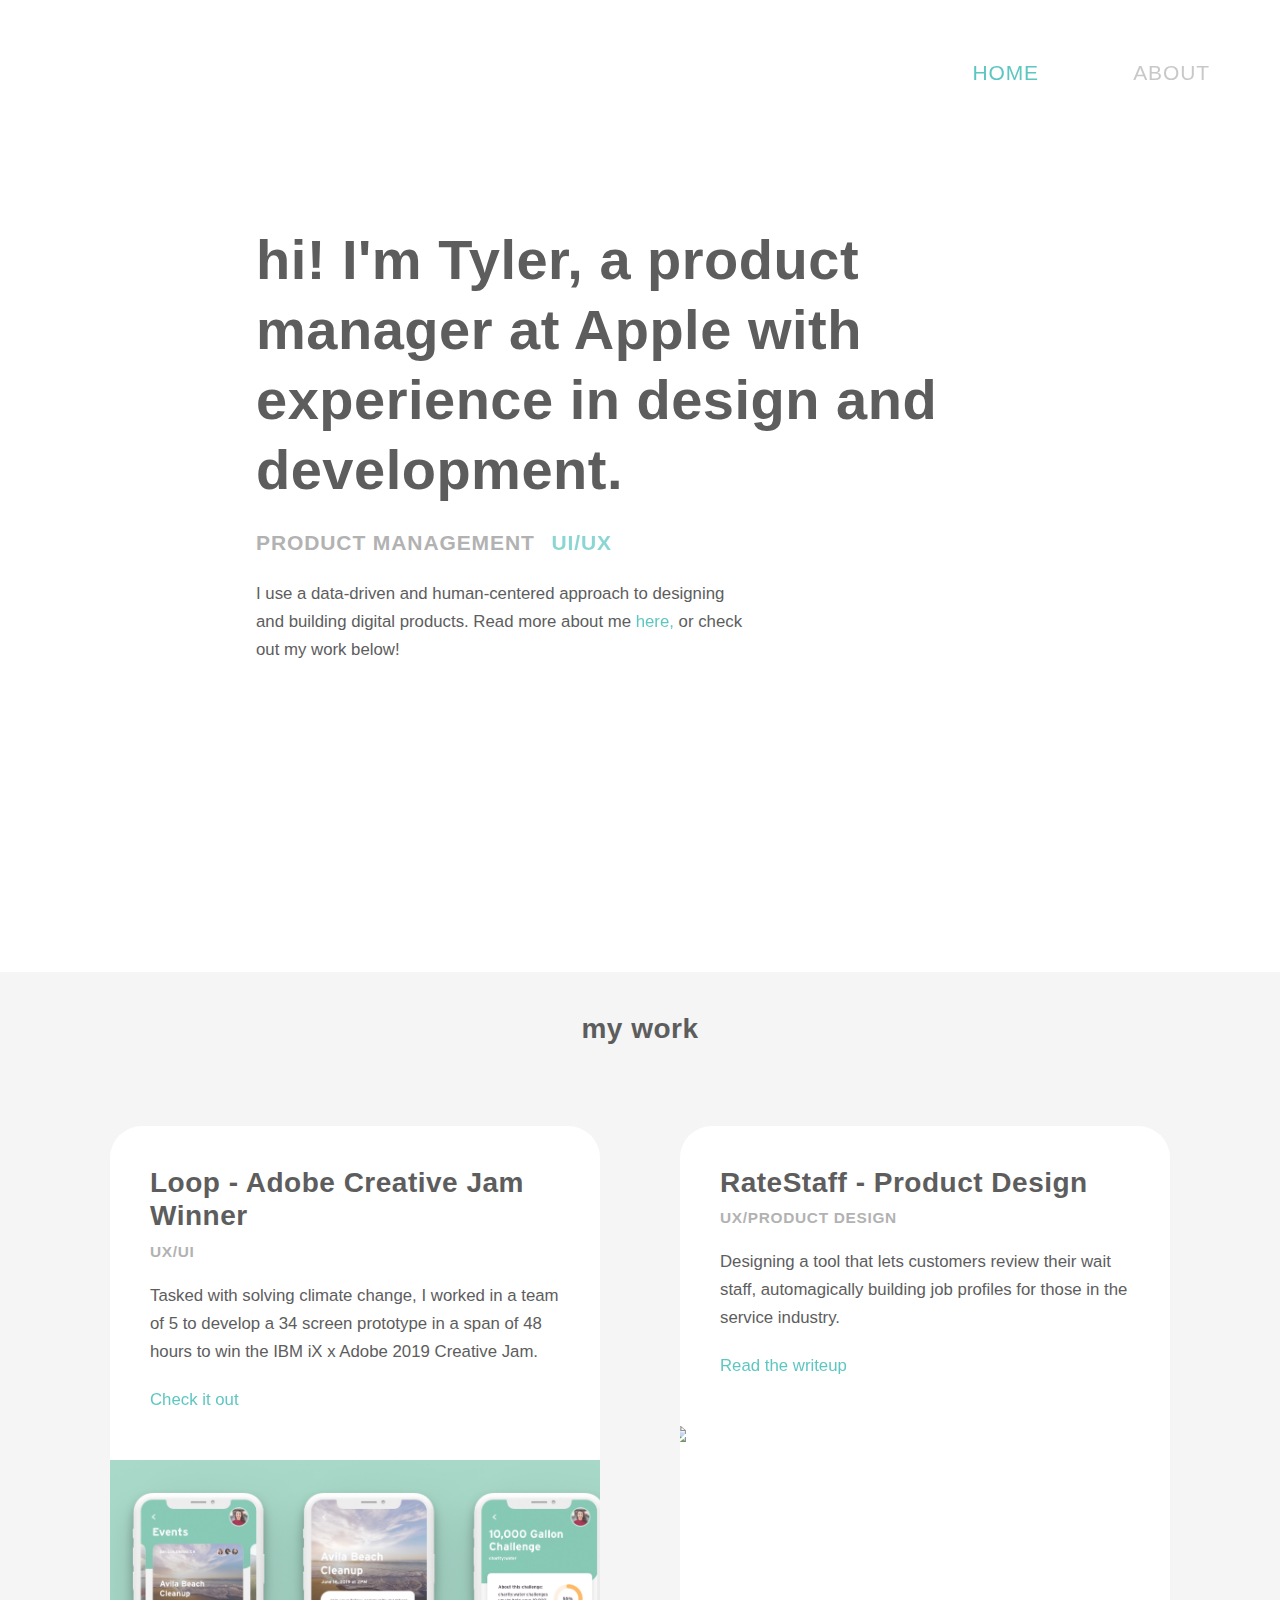
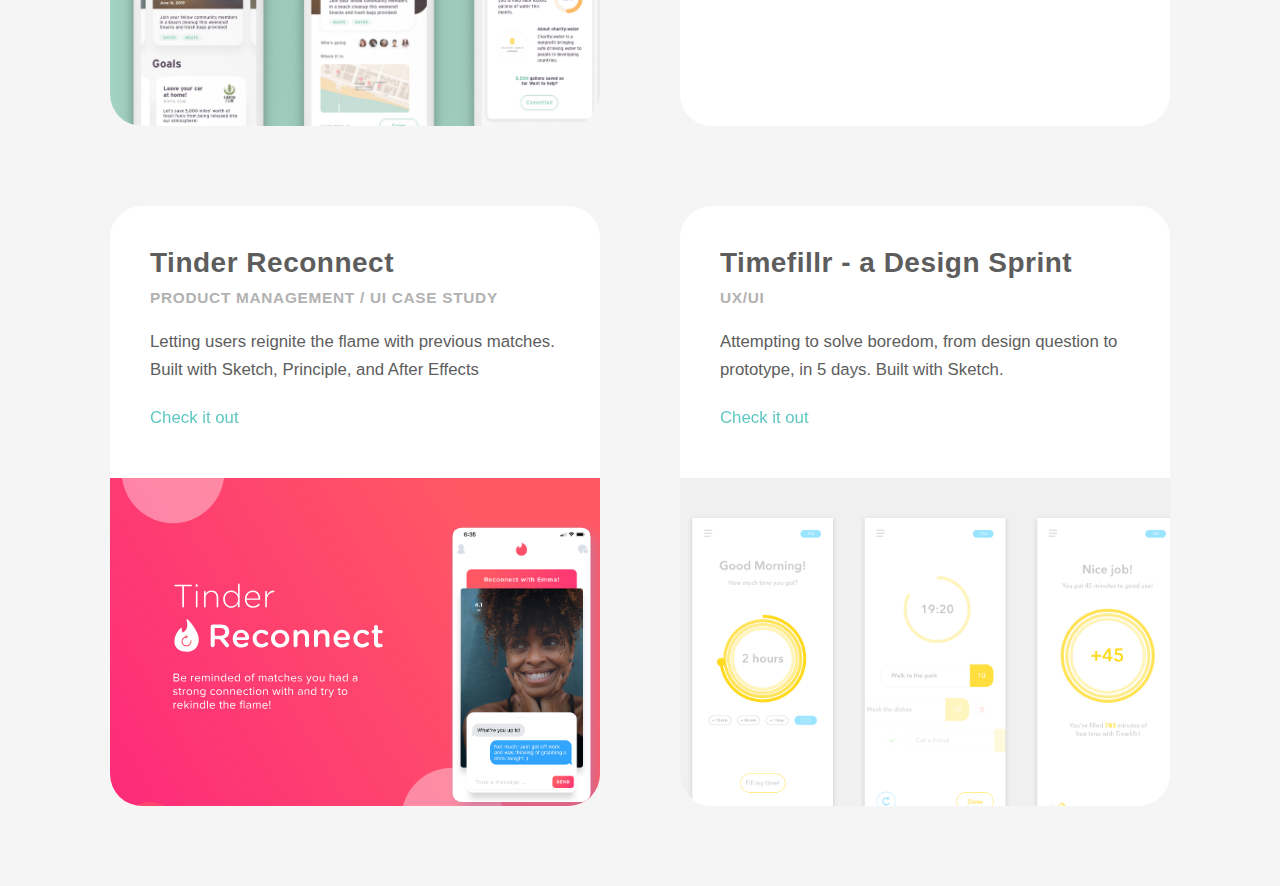
==== index.html @ c212d0a0 "updated main headline" ====
<!DOCTYPE html>
<html lang="en">
<head>
    <meta charset="UTF-8">
    <meta name="viewport" content="width=device-width, initial-scale=1.0">
    <meta http-equiv="X-UA-Compatible" content="ie=edge">
    <link rel="stylesheet" href="src/css/reset.css">
    <link rel="stylesheet" href="https://use.typekit.net/uud7ajz.css">
    <link rel="stylesheet" href="src/css/text.css">
    <link rel="stylesheet" href="src/css/style.css">
    <link rel="stylesheet" href="src/css/colors.css">
    <script src="https://kit.fontawesome.com/06f16d0458.js"></script>
    <title>Tyler Rathod</title>
</head>
<body>

    <div class="sticky-scroll layer-under">
        <div class="container">
            <nav class="nav">
                <h3 class="light-grey-text"></h3>
                <h3><a class="green" href="index.html">Home</a></h3>
                <h3><a class="light-grey-text" href="about.html">About</a></h3>
            </nav>
        </div>
        
        <div class="container hero">
            <div class="col-1 header">
                <div class="big-spacer"></div>
                <h1 class="dark-grey">hi! I'm Tyler, a product manager at Apple with experience in design and development.</h1>
                <div class="spacer"></div>
                <h3 class="light-grey-text">product management <span>ui/ux</span></h3>
                <div class="spacer"></div>
                <p class="dark-grey">I use a data-driven and human-centered approach to designing and building digital products. Read more about me <a href="about-me.html" class="green">here,</a> or check out my work below!</p>
                <div class="spacer"></div>
                <div class="spacer"></div>
                <a href="#work" class="light-grey-text large-icon"><i class="fas fa-long-arrow-alt-down"></i></a>
            </div>
        </div>
        <!-- <div class="full-width curve"> -->
        <div class="big-spacer"></div>
        <div class="big-spacer"></div>
        <div class="big-spacer"></div>
    </div>
    <div class="full-width light-grey-bg fade-in layer-over" id="work">
        <div class="spacer"></div>
        <div class="spacer"></div>
        <h2 class="fancy dark-grey center">my work</h2>
        <div class="spacer"></div>
        <div class="spacer"></div>
        <div class="container">
	<div class="col-2 col-2-left light-grey-bg">
		<div class="card">
		    <h2 class="dark-grey">Loop - Adobe Creative Jam Winner</h2>
		    <h4 class="light-grey-text">ux/ui</h4>
		    <div class="spacer"></div>
		    <p class="dark-grey">Tasked with solving climate change, I worked in a team of 5 to develop a 34 screen prototype in a span of 48 hours to win the IBM iX x Adobe 2019 Creative Jam.</p>
		    <div class="spacer"></div>
		    <p><a href="https://medium.com/@trathod99/loop-adobe-x-ibm-ix-creative-jam-winner-7209d9eaf3fe" class="green">Check it out <i class="fas fa-long-arrow-alt-right"></i></a></p>
		    <div class="spacer"></div>
		    <div class="spacer"></div>
		    <div class="card-img" id="tinder-card-img"><img src="src/img/community.jpg"></div>
		</div>
            </div>
	<div class="col-2 col-2-right light-grey-bg">
                <div class="card">
                    <h2 class="dark-grey">RateStaff - Product Design</h2>
                    <h4 class="light-grey-text">ux/product design</h4>
                    <div class="spacer"></div>
                    <p class="dark-grey">Designing a tool that lets customers review their wait staff, automagically building job profiles for those in the service industry.</p>
                    <div class="spacer"></div>
                    <p><a href="http://staff.tylerrathod.com" class="green">Read the writeup <i class="fas fa-long-arrow-alt-right"></i></a></p>
                    <div class="spacer"></div>
                    <div class="spacer"></div>
                    <div class="card-img" ><img src="https://miro.medium.com/max/4144/1*-yO7efXmYxytF8ZpIMQDEQ.png"></div>
                </div>
            </div>
            <div class="col-2 col-2-left light-grey-bg">
                <div class="card">
                    <h2 class="dark-grey">Tinder Reconnect</h2>
                    <h4 class="light-grey-text">product management / ui case study</h4>
                    <div class="spacer"></div>
                    <p class="dark-grey">Letting users reignite the flame with previous matches. Built with Sketch, Principle, and After Effects</p>
                    <div class="spacer"></div>
                    <p><a href="https://medium.com/@trathod99/tinder-reconnect-a-product-management-and-ux-ui-design-case-study-9f5c7dbc9b6e" class="green">Check it out <i class="fas fa-long-arrow-alt-right"></i></a></p>
                    <div class="spacer"></div>
                    <div class="spacer"></div>
                    <div class="card-img" id="tinder-card-img"><img src="src/img/tinder_banner.svg"></div>
                </div>
            </div>
            <div class="col-2 col-2-right light-grey-bg">
                <div class="card">
                    <h2 class="dark-grey">Timefillr - a Design Sprint</h2>
                    <h4 class="light-grey-text">ux/ui</h4>
                    <div class="spacer"></div>
                    <p class="dark-grey">Attempting to solve boredom, from design question to prototype, in 5 days. Built with Sketch.</p>
                    <div class="spacer"></div>
                    <p><a href="https://medium.com/@trathod99/timefillr-my-first-design-sprint-ac9d12127552" class="green">Check it out <i class="fas fa-long-arrow-alt-right"></i></a></p>
                    <div class="spacer"></div>
                    <div class="spacer"></div>
                    <div class="card-img" id="tinder-card-img"><img src="src/img/timefillr_banner.svg"></div>
                </div>
	    </div>
            <!-- <div class="col-2 col-2-left light-grey-bg">
                <div class="card">
                    <h2 class="dark-grey">Cal Poly Menus</h2>
                    <h4 class="light-grey-text">product management / web dev</h4>
                    <div class="spacer"></div>
                    <p class="dark-grey">Cal Poly Dining's site was built on an entirely modern stack - well, almost entirely.</p>
                    <div class="spacer"></div>
                    <p class="dark-grey">Our menu/nutrition management system was built using ASP and ran on in-house servers, unlike the rest of the site which was pure HTML/CSS/JS and ran on AWS.</p>
                    <div class="spacer"></div>
                    <p class="dark-grey">Tasked with modernizing our menu/nutrition management system while keeping costs low, I used Javascript and Datatables to build a frontend for viewing menu items and nutrition information from all on-campus restaurants.</p>
                    <div class="spacer"></div>
                    <p class="dark-grey">The backend relied on Airtable, allowing our chefs to now manage and edit their own nutrition information without having to contact a developer.</p>
                    <div class="spacer"></div>
                    <p><a href="" class="green">Read the writeup <i class="fas fa-long-arrow-alt-right"></i></a></p>
                    <div class="spacer"></div>
                    <div class="spacer"></div>
                    <div class="card-img"></div>
                </div>
            </div> -->
            
        </div>
        <div class="spacer"></div>
        <div class="spacer"></div>
    </div>

<script src="//cdnjs.cloudflare.com/ajax/libs/ScrollMagic/2.0.7/ScrollMagic.min.js"></script>
<script src="//cdnjs.cloudflare.com/ajax/libs/ScrollMagic/2.0.7/plugins/debug.addIndicators.min.js"></script>
<script>
    var controller = new ScrollMagic.Controller();
    new ScrollMagic.Scene({
        duration: 680,
        offset: 0
	})
	.setPin(".sticky-scroll", {pushFollowers: false})
	.addTo(controller);
</script>
</body>
</html>
---- src/css/text.css ----
.center {
    width: 100%;
    text-align: center;
    margin: 0 auto;
}

h1 {
    font-family: futura-pt, Arial, Helvetica, sans-serif;
    font-weight: 700;
    letter-spacing: 0.5px;
    line-height: 5rem;
    font-size: 4rem;
}

h2 {
    font-family: futura-pt, Arial, Helvetica, sans-serif;
    font-weight: 700;
    letter-spacing: 0.5px;
    line-height: 2.4rem;
    font-size: 2rem;
}

h3 {
    font-family: futura-pt, Arial, Helvetica, sans-serif;
    font-weight: 700;
    letter-spacing: 0.9px;
    font-size: 1.5em;
    line-height: 2.5rem;
    text-transform: uppercase;
}

h4 {
    font-family: proxima-nova, Arial, Helvetica, sans-serif;
    font-size: 1.1rem;
    letter-spacing: 0.7px;
    margin-top: 8px;
    line-height: 1.5rem;
    text-transform: uppercase;
    font-weight: 700;
}

h5 {
    font-family: proxima-nova, Arial, Helvetica, sans-serif;
    font-size: 1.15rem;
    letter-spacing: 0.7px;
    line-height: 1.6rem;
    font-weight: 700;
}

p {
    font-family: proxima-nova, Arial, Helvetica, sans-serif;
    font-size: 1.2rem;
    line-height: 2rem;
}

    p.fancy {
        font-family: jubilat;
        font-weight: 400;
        font-size: 1.4rem;
        line-height: 2.2rem;
    }

a {
    text-decoration: none;
    font-weight: 500; 
    opacity: 0.7;
    transition-duration: 0.4s;
}

    a.active {
        opacity: 1;
    }

    a.large-icon {
        font-size: 2rem;
    }

    a:hover {
        opacity: 1;
    }

    a > i {
        position: relative;
        top: 1px;
        left: 2px;
        transition-duration: 0.3s;
        margin-right: 6px;
    }

        p > a:hover i {
            margin-left: 6px;
        }

        a.large-icon:hover i {
            top: 8px;
        }
---- src/css/style.css ----
*, *:before, *:after {
    box-sizing: border-box;
}

html {
    font-size: 16px;
}

.container {
    margin: 0 auto;
    height: auto;
    display: flex;
    flex-flow: row wrap;
}

    .section-title {
        width:100%;
        flex-basis: 100%;
    }

    /* .hero {
        height: 100vh;
    } */

.full-width {
    width:100vw;
    height: auto;
}

.spacer {
    height: 20px;
    width: 100%;
}

    .big-spacer {
        width: 100%;
        height: 80px;
    }

/* Set to 100% width for mobile-first support */
.col-1 {
    width: 100%;
}

/* Set to 100% width for mobile-first support */
.col-2 {
    width: 100%;
}

/* Set to 100% width for mobile-first support */
.col-3 {
    width: 100%;
}

.card {
    background-color: #fff;
    /* box-shadow: 0px 0px 20px #bbb; */
    height: 600px;
    margin: 30px 0px;
    padding: 40px 40px 0px 40px;
    overflow: hidden;
    border-radius: 32px;
}

    .card-img {
        width: 120%;
        margin-left: -50px;
        height: auto;
    }

        .card-img img {
            width: 100%;
        }

/* ONE-OFFS */

nav {
    width: 100%;
    display: flex;
    flex-direction: row;
    margin: 55px 0px;
}

    nav h3:nth-of-type(1) {
        flex-basis: 70%;
    }

    nav h3:nth-of-type(n+2) {
        flex-basis: 15%;
        text-align: right;
    }

.header {
    max-width: 768px;
    margin: 0 auto;
}

    .header span {
        margin: 0 10px;
        color: #1AAFA8;
        opacity: 0.5;
    }

    .header p {
        max-width: 500px;
    }

.layer-over {
    position: relative;
    z-index: 10;
    /* border-top-left-radius: 80px;
    border-top-right-radius: 80px; */
}

footer {
    margin-top: 100px;
    margin-bottom: 40px;
    width: 100%;
}
        
    footer p {
        text-align: center;
    }

    footer span {
        text-decoration: underline;
    }

@media (min-width: 320px) and (max-width: 575px) {

    html {
        font-size: 10px;
    }

    h2 {
        font-size: 2.4rem;
    }

        h2.fancy {
            font-size: 2.6rem;
        }

    h3 {
        font-size: 1.6rem;
        line-height: 2.2rem;
    }

    h4 {
        font-size: 1.3rem;
        margin-top: 10px;
    }

    p {
        font-size: 1.45rem;
        line-height: 2.2rem;
    }

    .container {
        width: 310px;
    }
/* 
    .full-width {
        border-top-left-radius: 40px;
        border-top-right-radius: 40px;
    } */

        .big-spacer {
            height: 40px;
        }

    nav {
        margin: 40px 0;
    }

        nav h3:nth-of-type(3) {
            flex-basis: 30%;
        }

    .header h3 {
        max-width: 240px;
    }

    .curve {
        margin-top: 30px;
    }

    .card {
        padding: 28px 22px 10px 22px;
        height: auto;
    }

        .card-img img {
            width: 110%;
            margin-bottom: -10px;
        }

}

@media (min-width: 576px) { 

    html {
        font-size: 14px;
    }

    .container {
        width: 540px;
    }

        .narrow {
            max-width: 540px;
        }

    .header h3 {
        max-width: 100%;
    }

    .card {
        padding: 18px 18px -20px 18px;
    }

        .card-img img {
            width: 110%;
            position: relative;
            top: 6px;
        }

        .card a {
            margin-bottom: 10px;
        }

}

/* SETS UP COLUMNS */
@media (min-width: 768px) { 

    .container { 
        width: 720px;
    }

    /* By default, columns are 100% width. This makes them display side-by-side on tablet displays and larger */
    .col-2 {
        flex:50%;
    }

        /* .col-2-left {
            padding-right: 10px;
        }

        .col-2-right {
            padding-left: 10px;
        } */

    .col-3 {
        flex:33.3%;
    }

    .card {
        margin: 40px;
    }

}

@media (min-width: 768px) and (orientation: portrait) {


    .card img {
        width: 120%;
    }

}

/* THESE JUST ADJUST CONTAINER WIDTH */ 
@media (min-width: 992px) { 

    .container { 
        width: 960px;
    }

    }

@media (min-width: 1200px) { 
    
    .container { 
        width: 1140px;
    }

}
---- src/css/colors.css ----
.active {
    opacity: 0.5;
}

.dark-grey {
    color: #5D5D5D;
}

.light-grey-text {
    color: #B2B2B2;
}

    .light-grey-bg {
        background-color: #F5F5F5;
    }

.green {
    color: #1AAFA8;
}

.tinder-red-bg {
    background-color: #FF5864;
}

.white {
    color: #fff;
}

    .white-bg {
        background-color: #fff;
    }
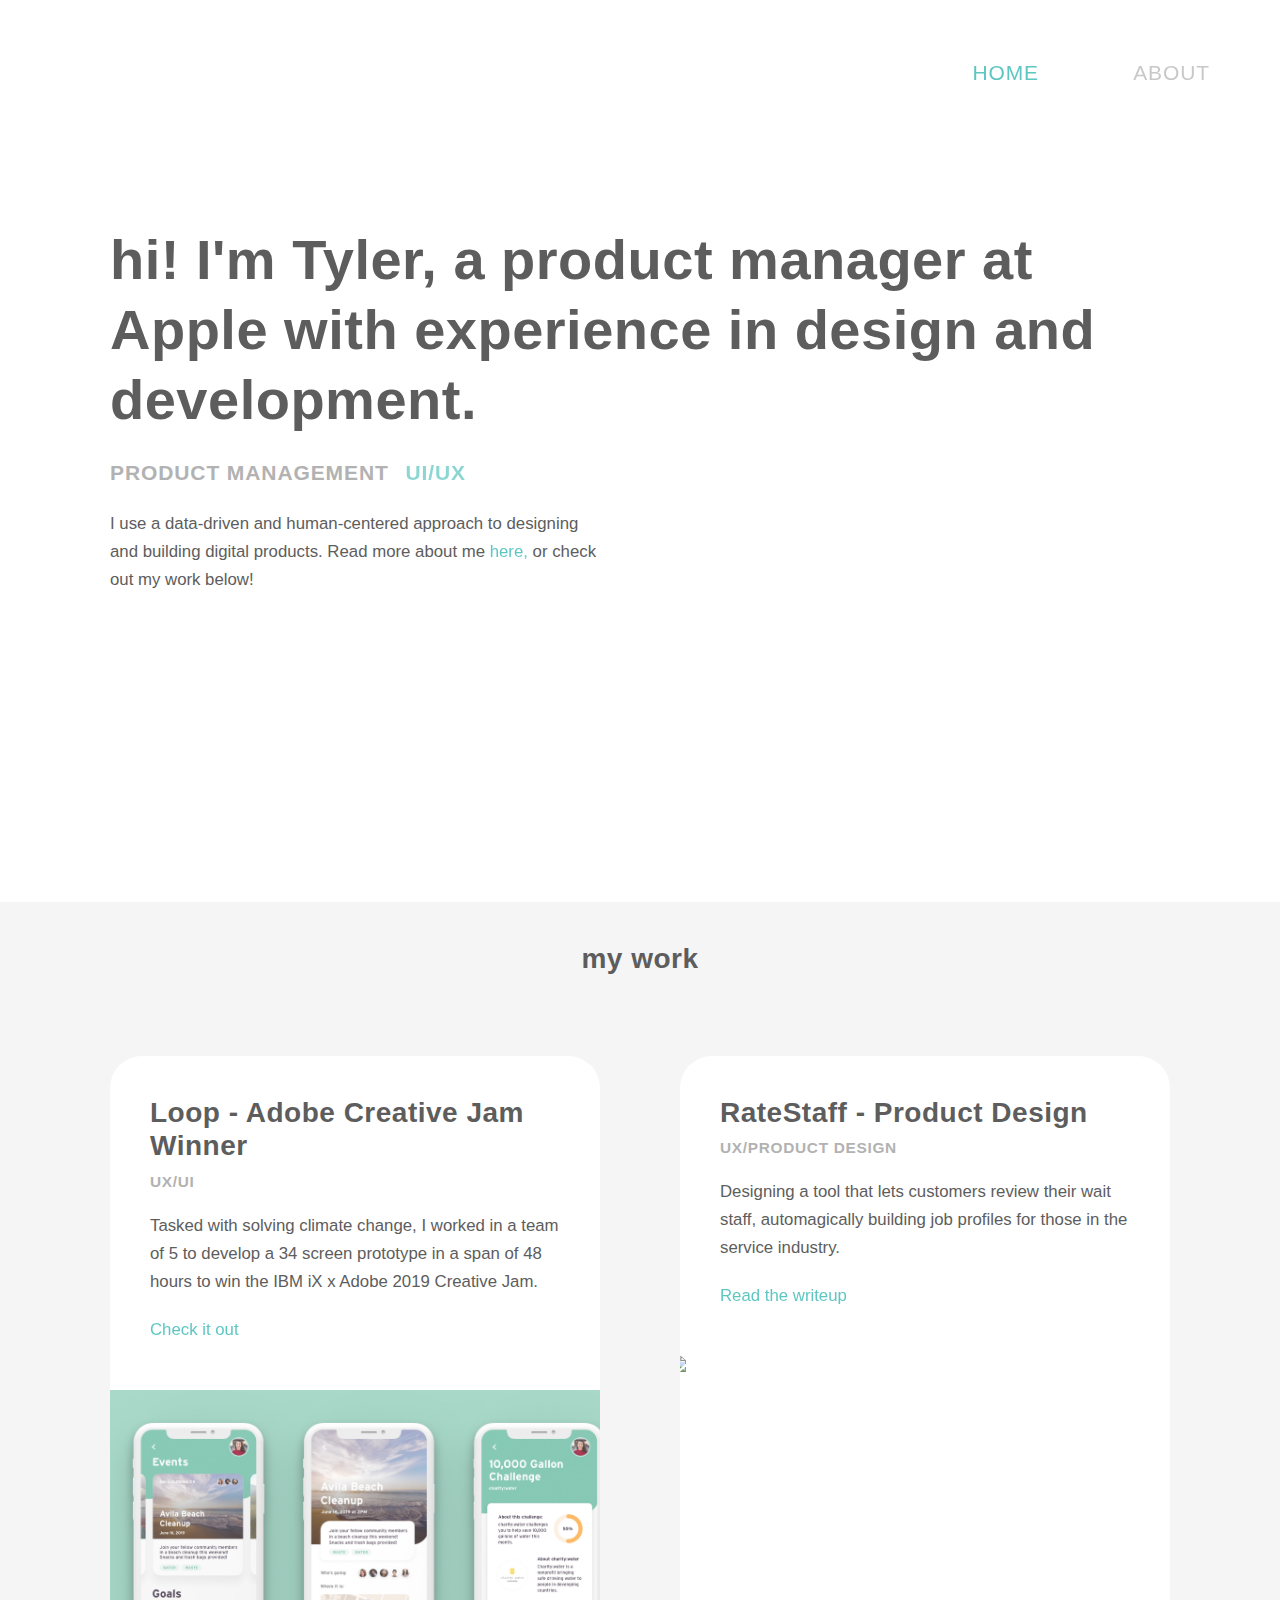
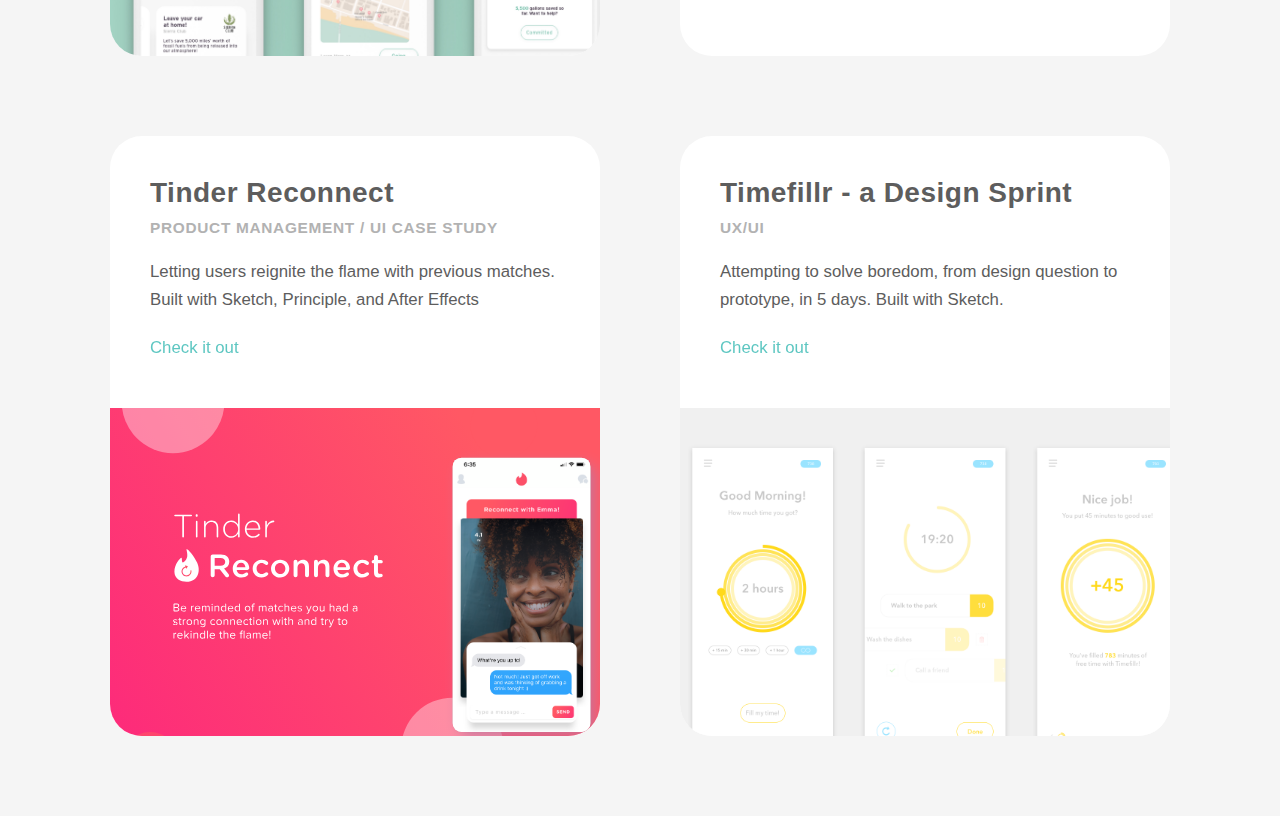
==== commit e705b4a1: "Update index.html" ====
--- a/index.html
+++ b/index.html
@@ -30,7 +30,7 @@
                 <div class="spacer"></div>
                 <h3 class="light-grey-text">product management <span>ui/ux</span></h3>
                 <div class="spacer"></div>
-                <p class="dark-grey">I use a data-driven and human-centered approach to designing and building digital products. Read more about me <a href="about-me.html" class="green">here,</a> or check out my work below!</p>
+                <p class="dark-grey">I use a data-driven and human-centered approach to designing and building digital products. Read more about me <a href="about.html" class="green">here,</a> or check out my work below!</p>
                 <div class="spacer"></div>
                 <div class="spacer"></div>
                 <a href="#work" class="light-grey-text large-icon"><i class="fas fa-long-arrow-alt-down"></i></a>
--- a/src/css/style.css
+++ b/src/css/style.css
@@ -91,7 +91,7 @@
     }
 
 .header {
-    max-width: 768px;
+    max-width: 1060px;
     margin: 0 auto;
 }
 
@@ -284,4 +284,4 @@
         width: 1140px;
     }
 
-}+}
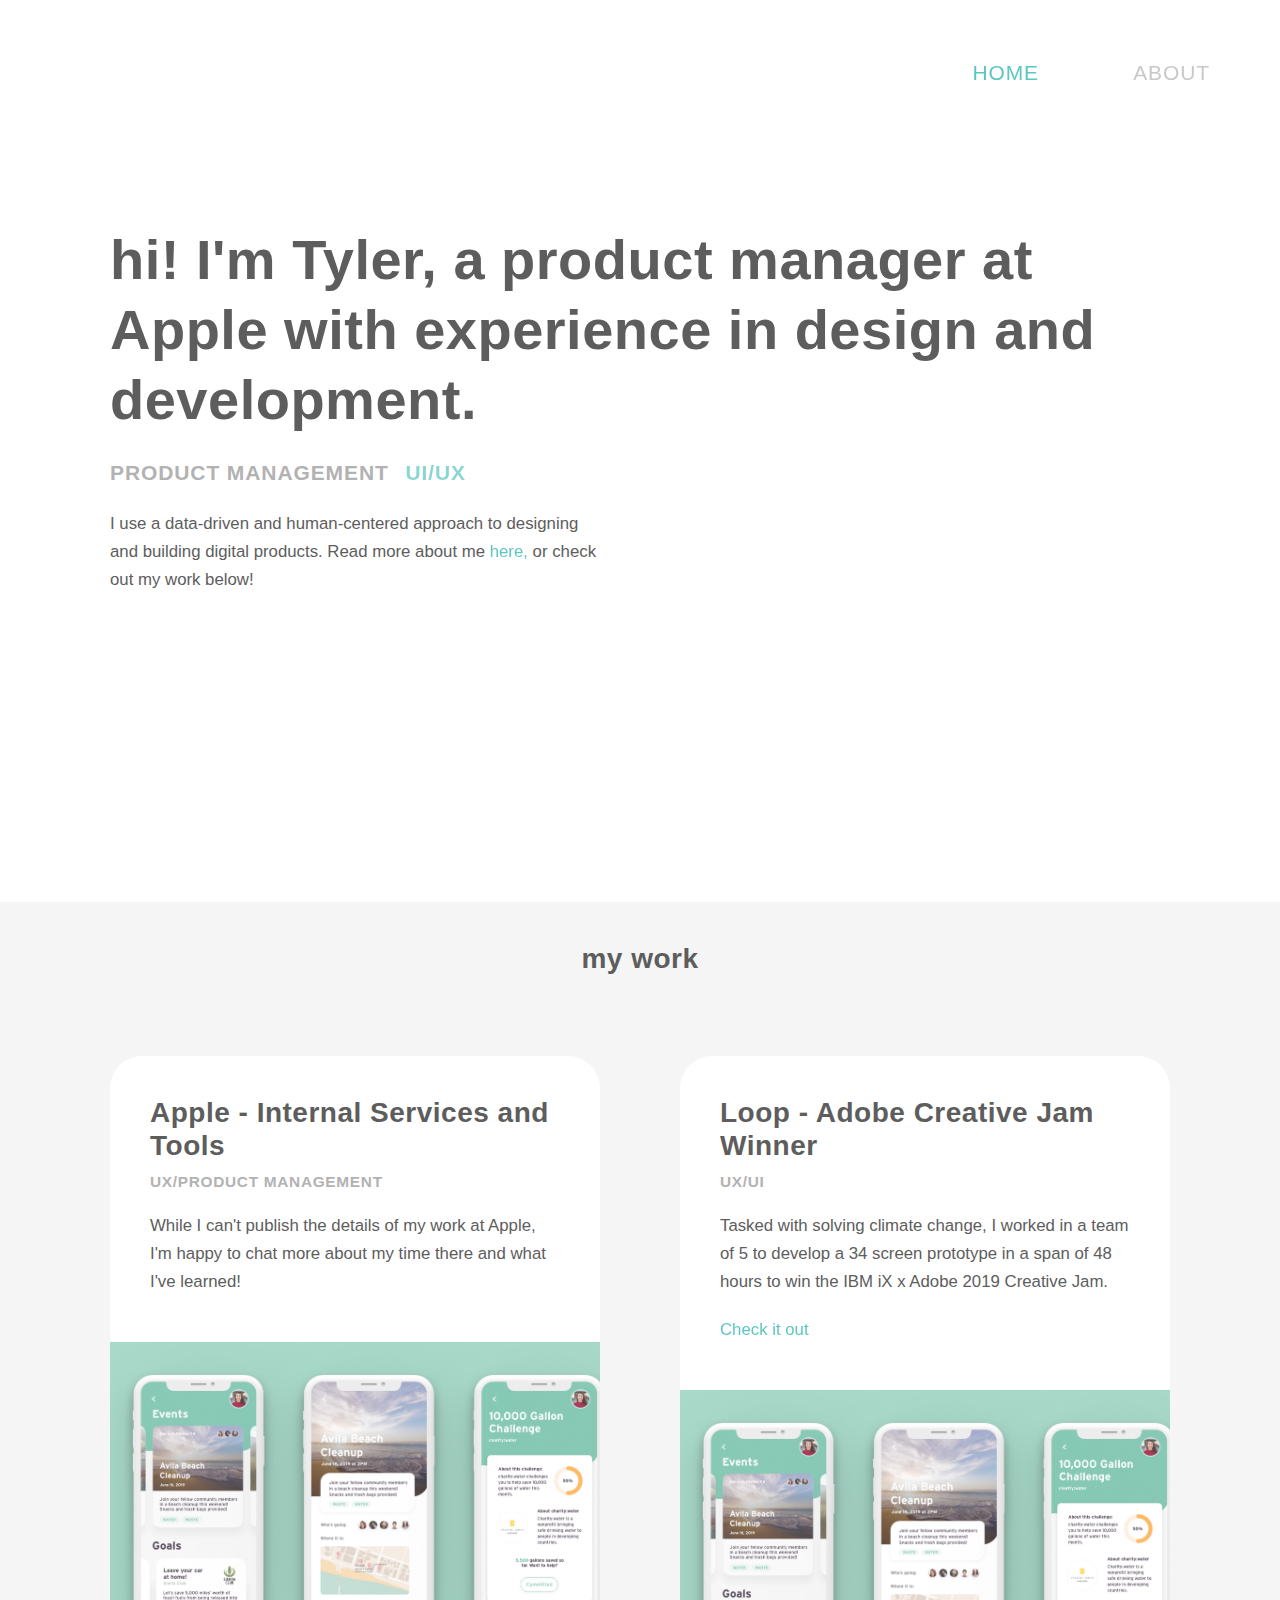
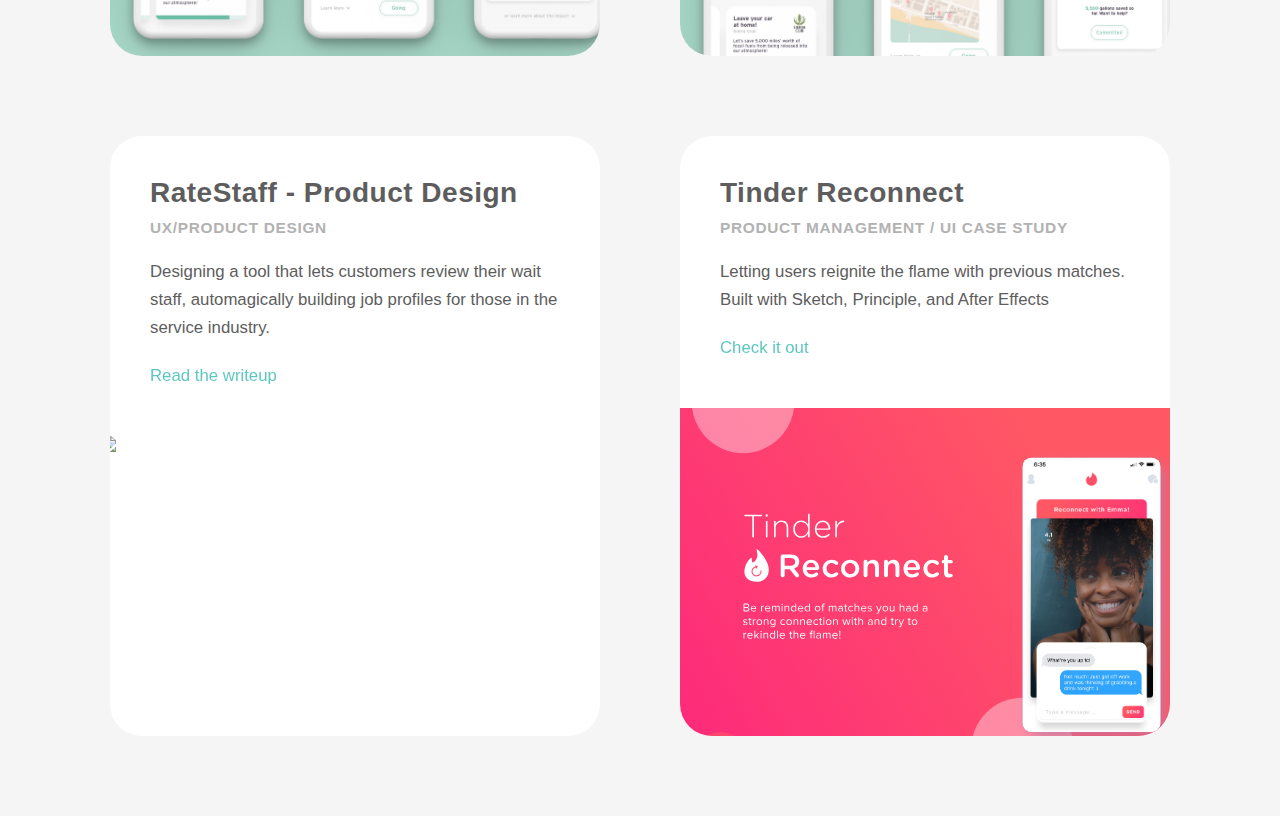
==== commit 534549d1: "Update index.html" ====
--- a/index.html
+++ b/index.html
@@ -48,7 +48,18 @@
         <div class="spacer"></div>
         <div class="spacer"></div>
         <div class="container">
-	<div class="col-2 col-2-left light-grey-bg">
+	<div class="col-2 col-2-right light-grey-bg">
+		<div class="card">
+		    <h2 class="dark-grey">Apple - Internal Services and Tools</h2>
+		    <h4 class="light-grey-text">UX/Product Management</h4>
+		    <div class="spacer"></div>
+		    <p class="dark-grey">While I can't publish the details of my work at Apple, I'm happy to chat more about my time there and what I've learned!</p>
+		    <div class="spacer"></div>
+		    <div class="spacer"></div>
+		    <div class="card-img" id="tinder-card-img"><img src="src/img/community.jpg"></div>
+		</div>
+            </div>
+	<div class="col-2 col-2-right light-grey-bg">
 		<div class="card">
 		    <h2 class="dark-grey">Loop - Adobe Creative Jam Winner</h2>
 		    <h4 class="light-grey-text">ux/ui</h4>
@@ -61,7 +72,7 @@
 		    <div class="card-img" id="tinder-card-img"><img src="src/img/community.jpg"></div>
 		</div>
             </div>
-	<div class="col-2 col-2-right light-grey-bg">
+	<div class="col-2 col-2-left light-grey-bg">
                 <div class="card">
                     <h2 class="dark-grey">RateStaff - Product Design</h2>
                     <h4 class="light-grey-text">ux/product design</h4>
@@ -74,7 +85,7 @@
                     <div class="card-img" ><img src="https://miro.medium.com/max/4144/1*-yO7efXmYxytF8ZpIMQDEQ.png"></div>
                 </div>
             </div>
-            <div class="col-2 col-2-left light-grey-bg">
+            <div class="col-2 col-2-right light-grey-bg">
                 <div class="card">
                     <h2 class="dark-grey">Tinder Reconnect</h2>
                     <h4 class="light-grey-text">product management / ui case study</h4>
@@ -87,7 +98,7 @@
                     <div class="card-img" id="tinder-card-img"><img src="src/img/tinder_banner.svg"></div>
                 </div>
             </div>
-            <div class="col-2 col-2-right light-grey-bg">
+            <!-- <div class="col-2 col-2-right light-grey-bg">
                 <div class="card">
                     <h2 class="dark-grey">Timefillr - a Design Sprint</h2>
                     <h4 class="light-grey-text">ux/ui</h4>
@@ -99,7 +110,7 @@
                     <div class="spacer"></div>
                     <div class="card-img" id="tinder-card-img"><img src="src/img/timefillr_banner.svg"></div>
                 </div>
-	    </div>
+	    </div> -->
             <!-- <div class="col-2 col-2-left light-grey-bg">
                 <div class="card">
                     <h2 class="dark-grey">Cal Poly Menus</h2>
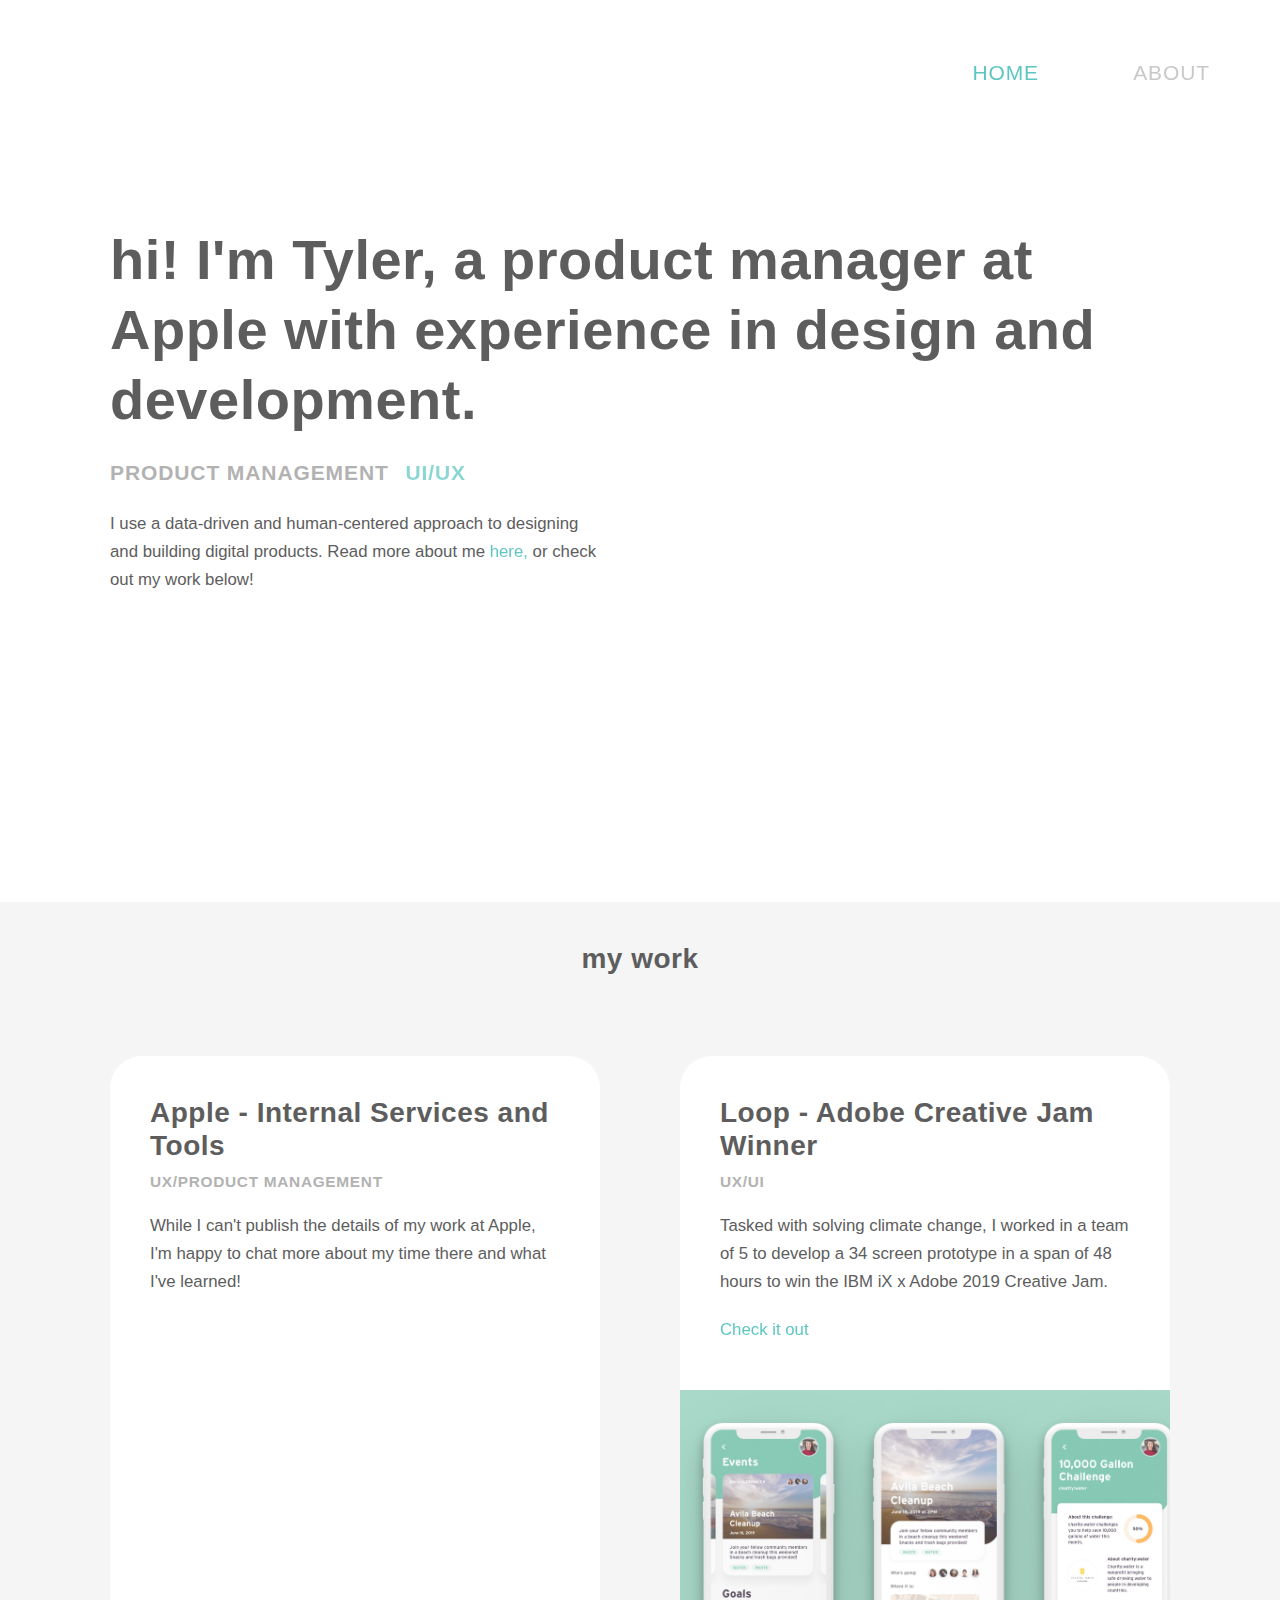
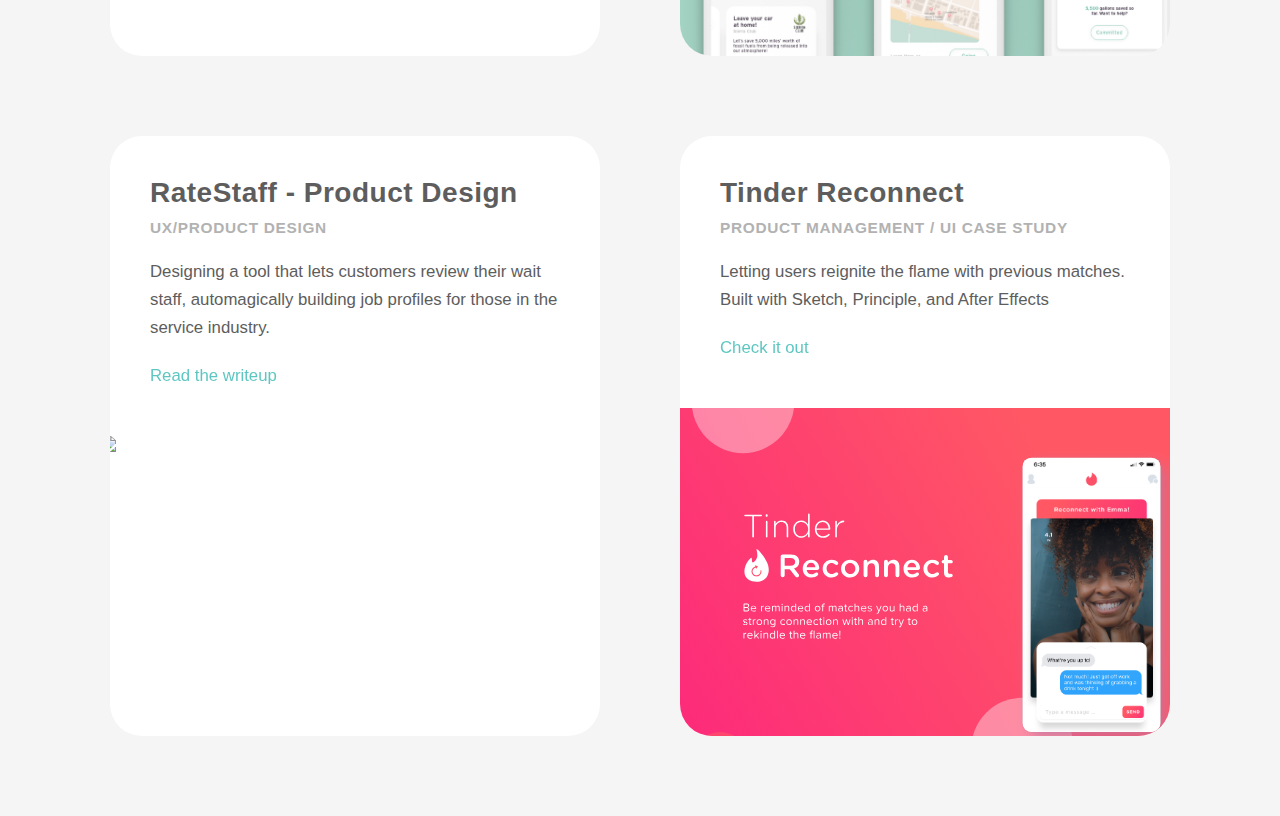
==== commit c00b5390: "Update index.html" ====
--- a/index.html
+++ b/index.html
@@ -56,7 +56,7 @@
 		    <p class="dark-grey">While I can't publish the details of my work at Apple, I'm happy to chat more about my time there and what I've learned!</p>
 		    <div class="spacer"></div>
 		    <div class="spacer"></div>
-		    <div class="card-img" id="tinder-card-img"><img src="src/img/community.jpg"></div>
+		    <!-- <div class="card-img" id="tinder-card-img"><img src="src/img/community.jpg"></div> -->
 		</div>
             </div>
 	<div class="col-2 col-2-right light-grey-bg">
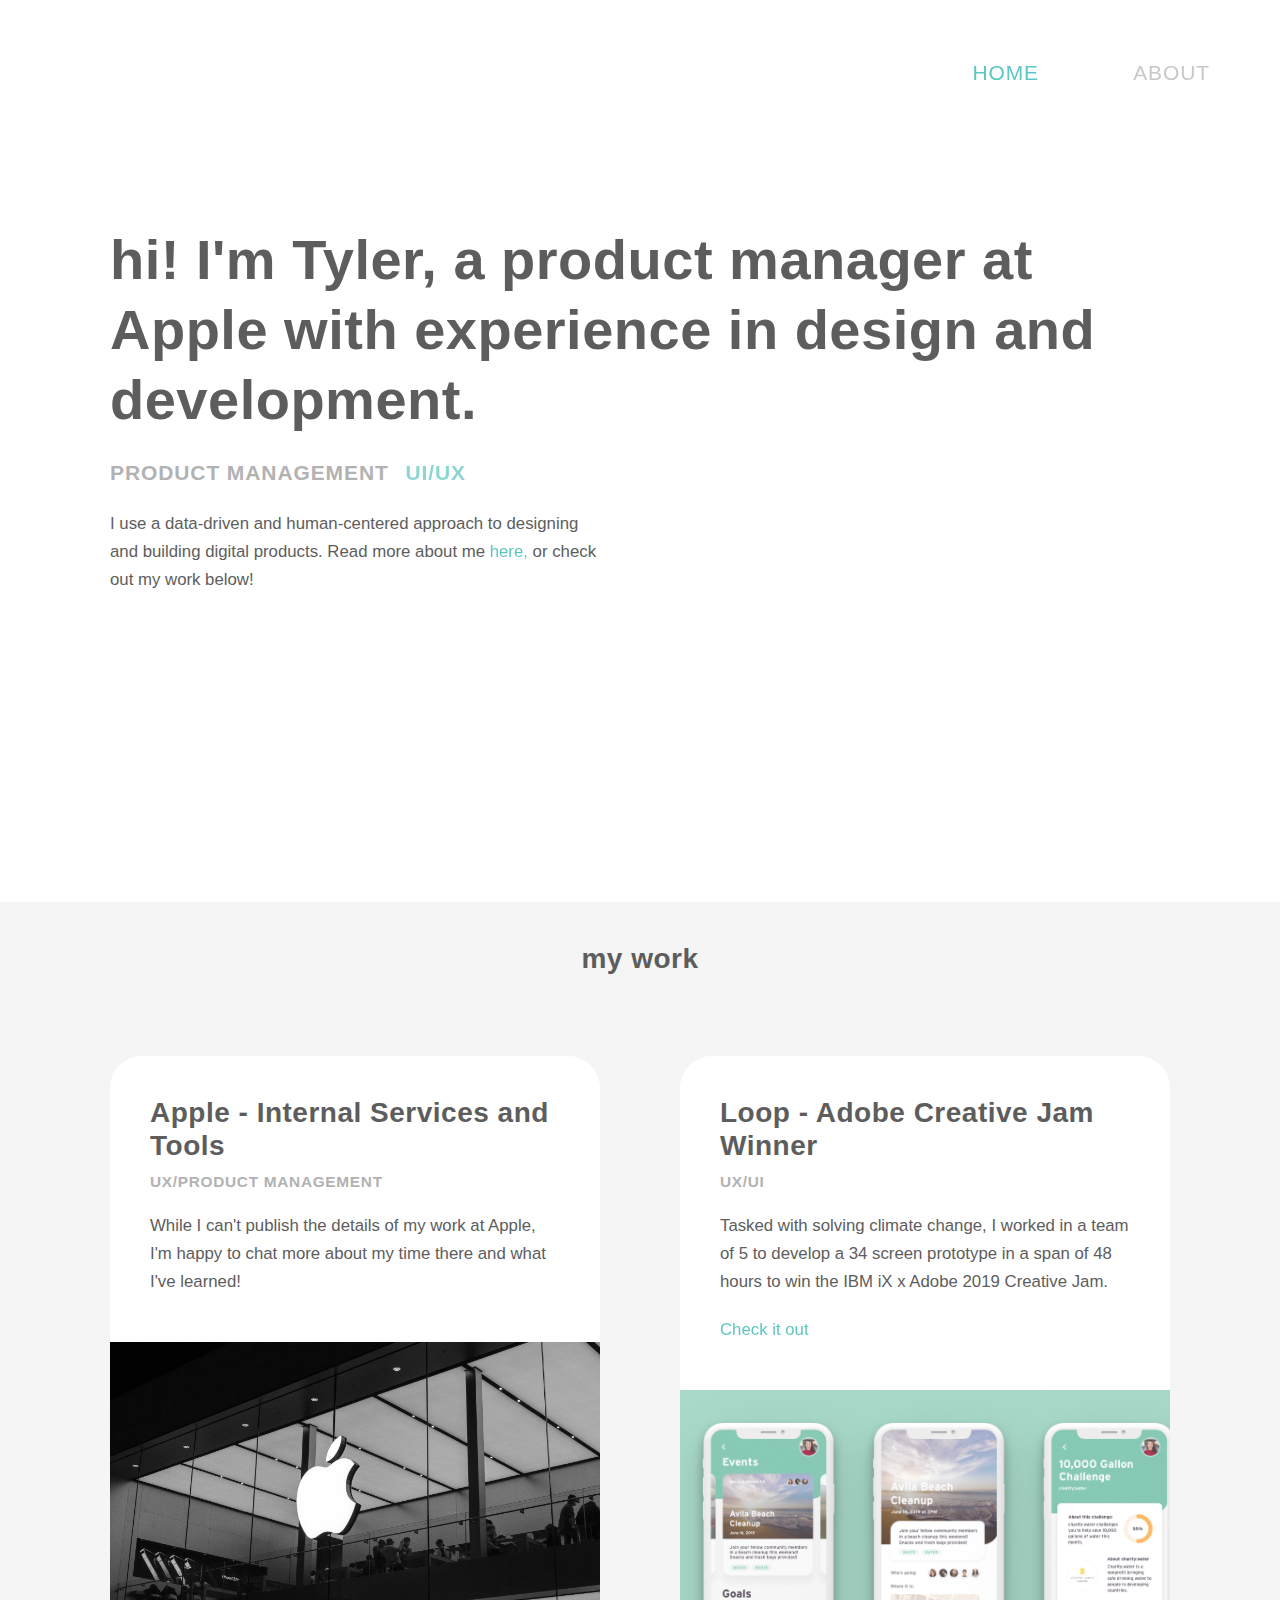
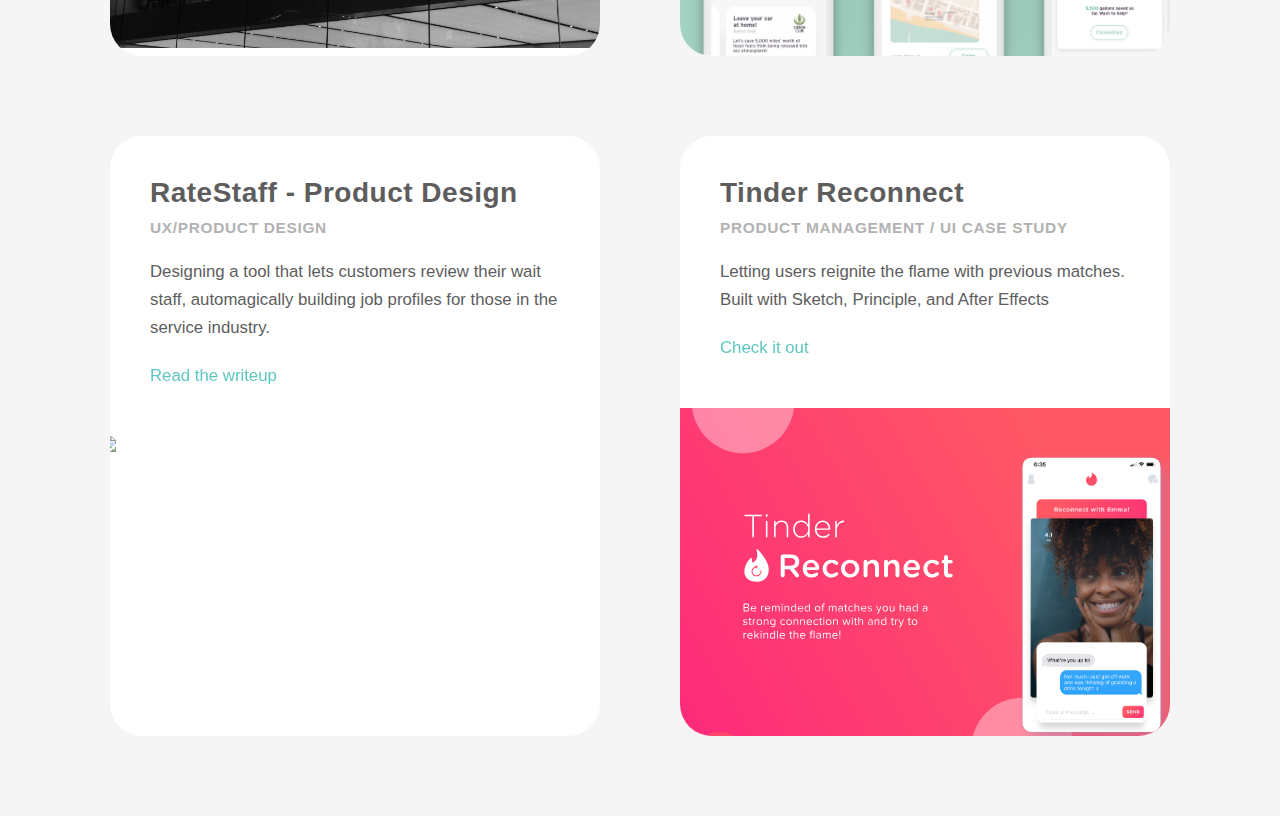
==== commit d790d800: "Update index.html" ====
--- a/index.html
+++ b/index.html
@@ -56,7 +56,7 @@
 		    <p class="dark-grey">While I can't publish the details of my work at Apple, I'm happy to chat more about my time there and what I've learned!</p>
 		    <div class="spacer"></div>
 		    <div class="spacer"></div>
-		    <!-- <div class="card-img" id="tinder-card-img"><img src="src/img/community.jpg"></div> -->
+		    <div class="card-img" id="tinder-card-img"><img src="src/img/apple_card.jpg"></div>
 		</div>
             </div>
 	<div class="col-2 col-2-right light-grey-bg">
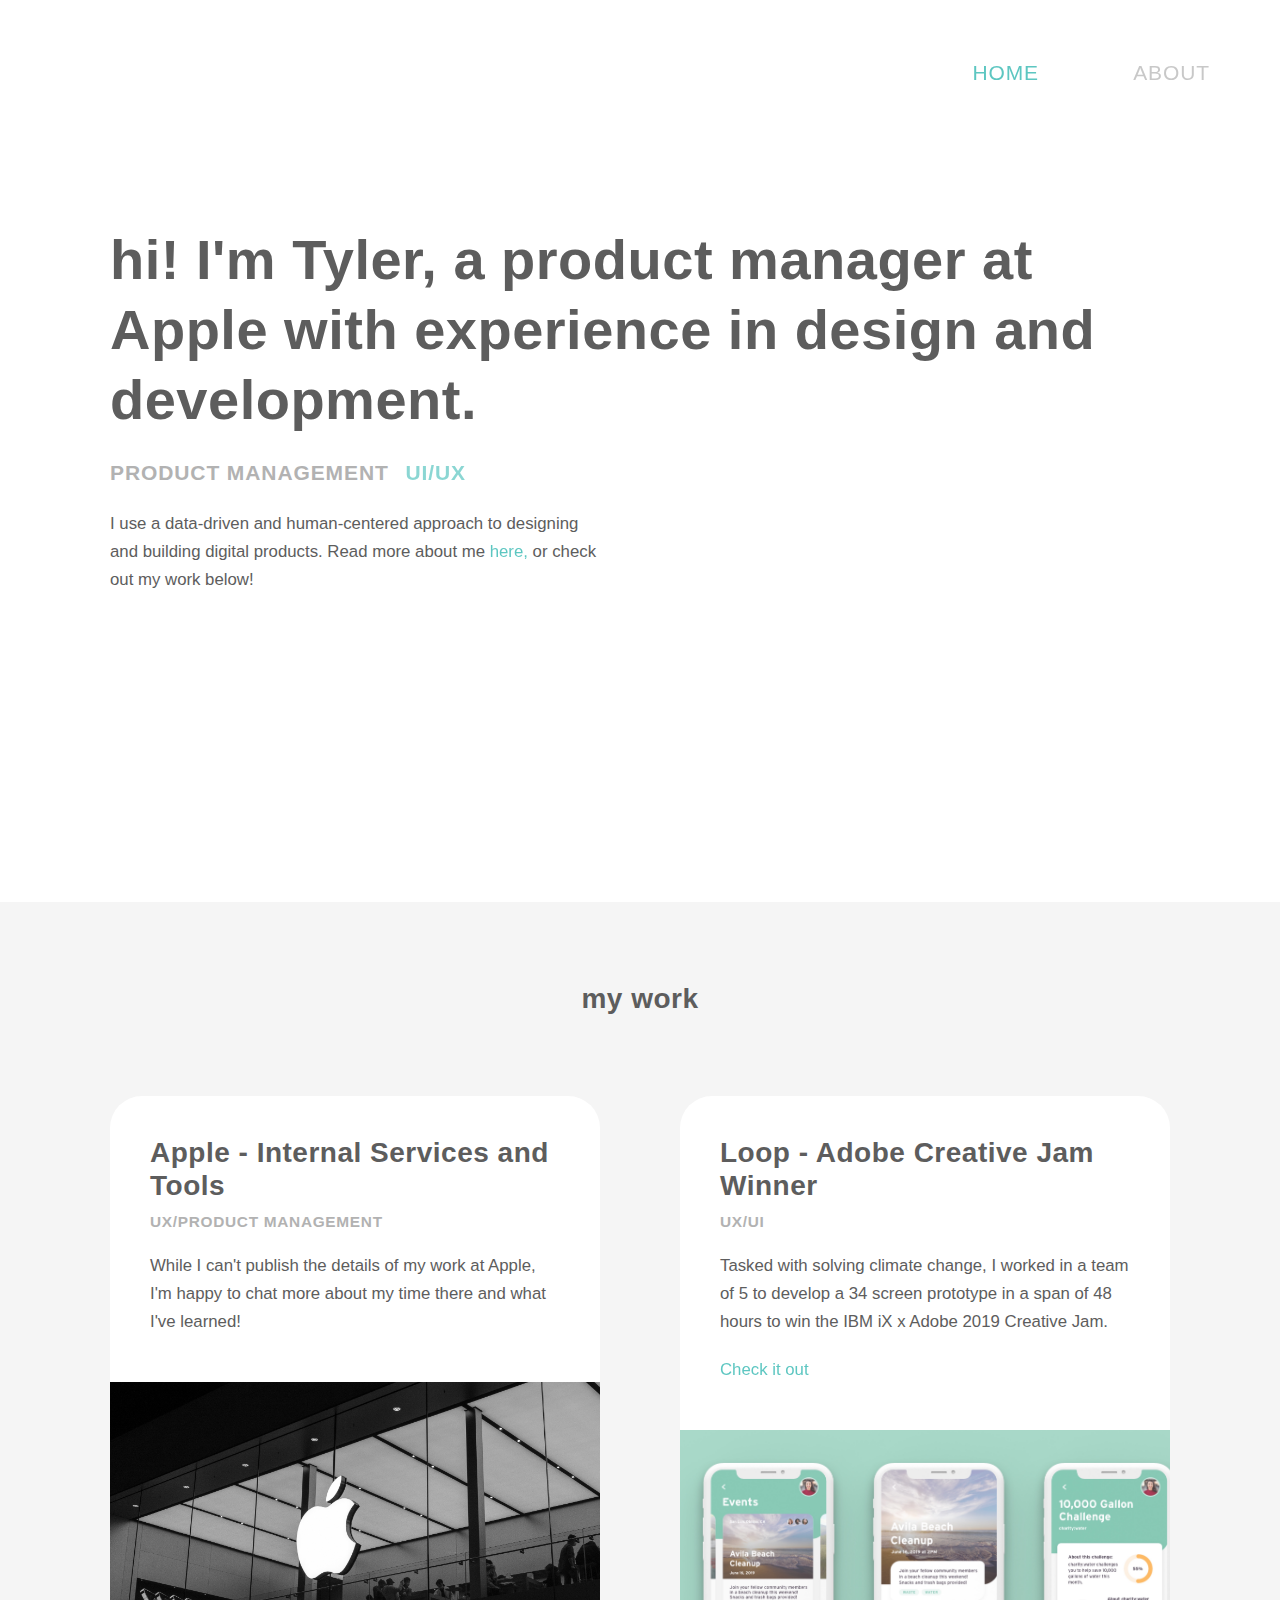
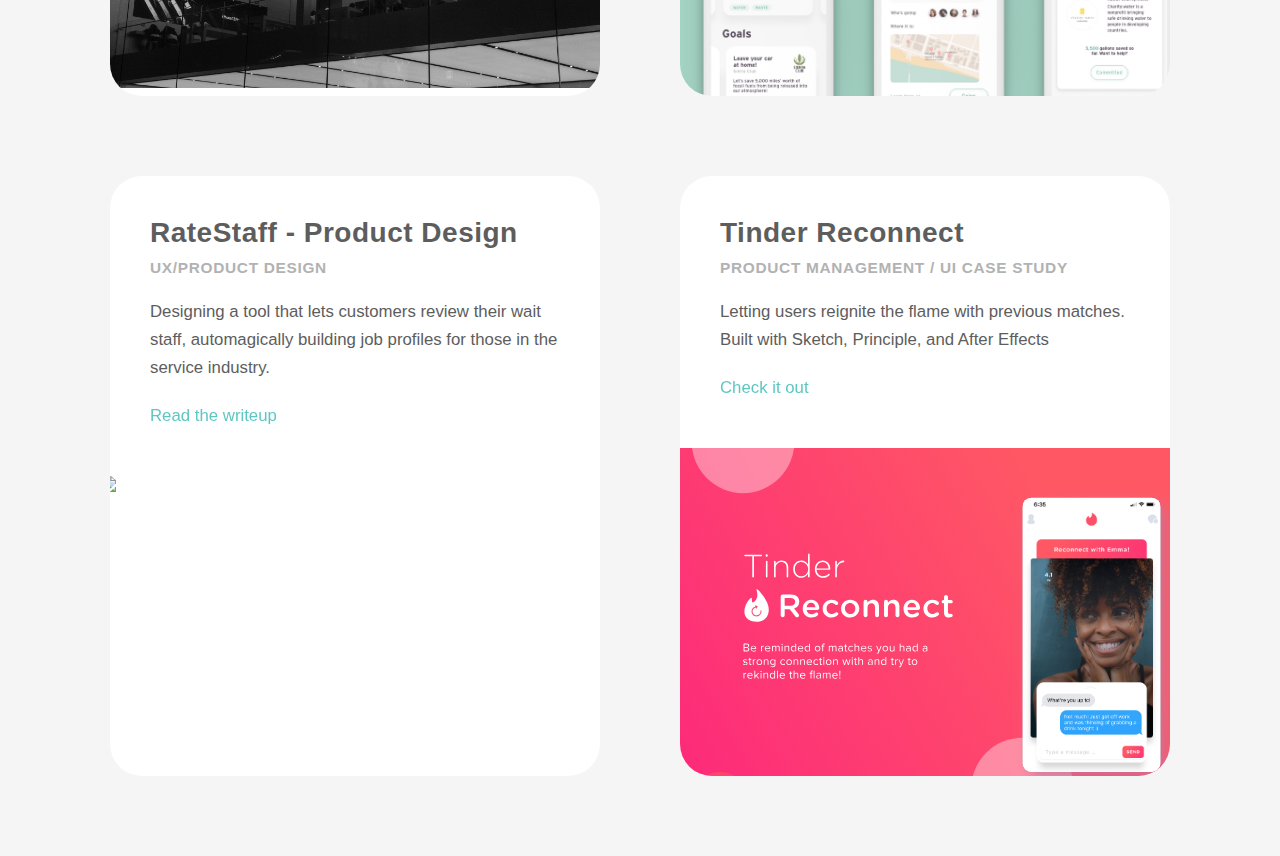
==== commit 33104038: "Update index.html" ====
--- a/index.html
+++ b/index.html
@@ -44,6 +44,8 @@
     <div class="full-width light-grey-bg fade-in layer-over" id="work">
         <div class="spacer"></div>
         <div class="spacer"></div>
+	<div class="spacer"></div>
+	    <div class="spacer"></div>
         <h2 class="fancy dark-grey center">my work</h2>
         <div class="spacer"></div>
         <div class="spacer"></div>
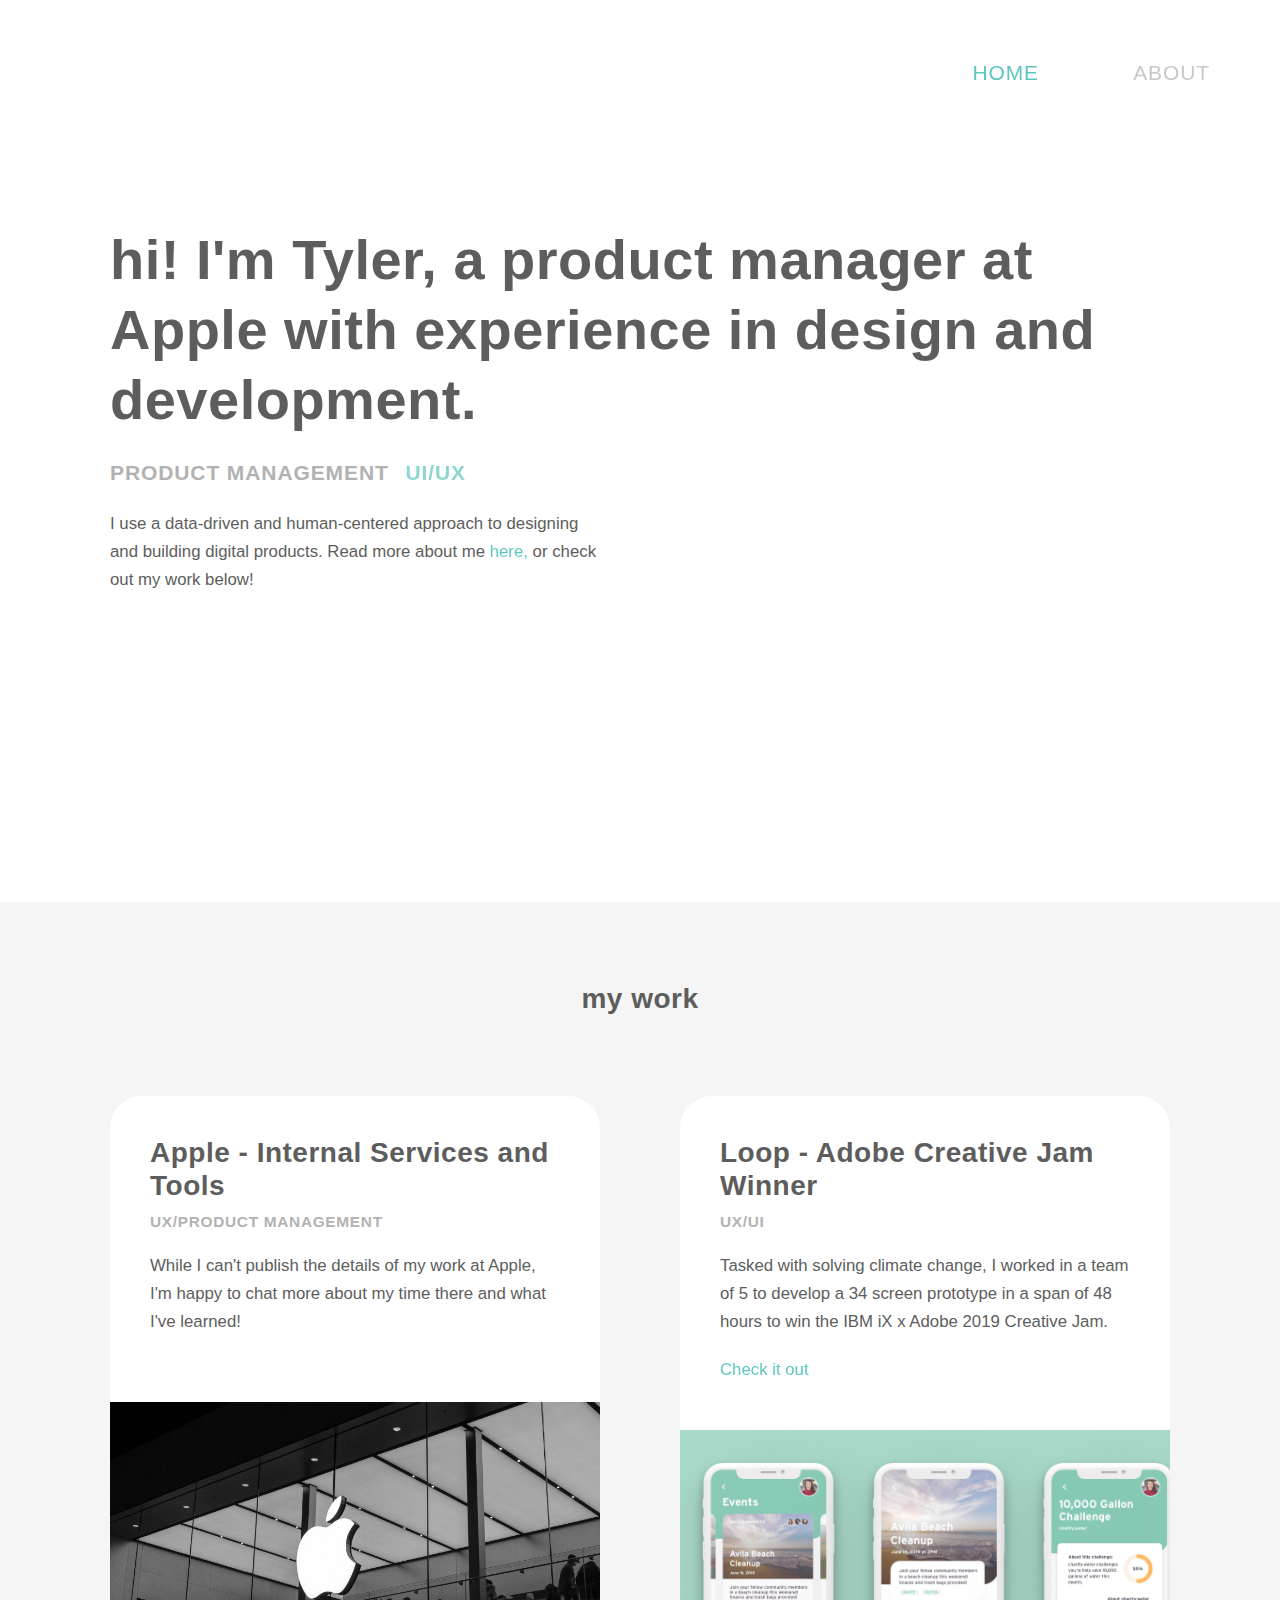
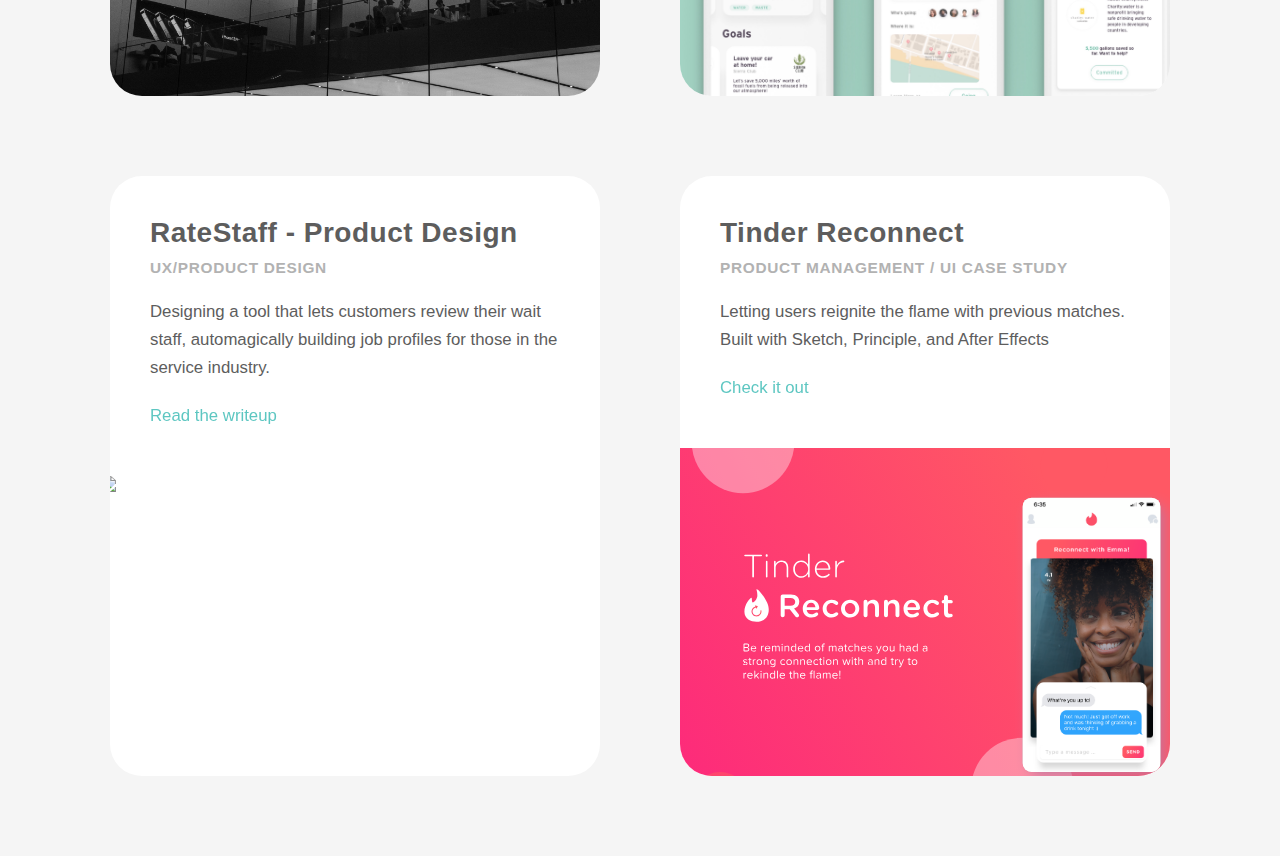
==== commit 7db96188: "Update index.html" ====
--- a/index.html
+++ b/index.html
@@ -56,6 +56,7 @@
 		    <h4 class="light-grey-text">UX/Product Management</h4>
 		    <div class="spacer"></div>
 		    <p class="dark-grey">While I can't publish the details of my work at Apple, I'm happy to chat more about my time there and what I've learned!</p>
+		    <div class="spacer"></div>
 		    <div class="spacer"></div>
 		    <div class="spacer"></div>
 		    <div class="card-img" id="tinder-card-img"><img src="src/img/apple_card.jpg"></div>
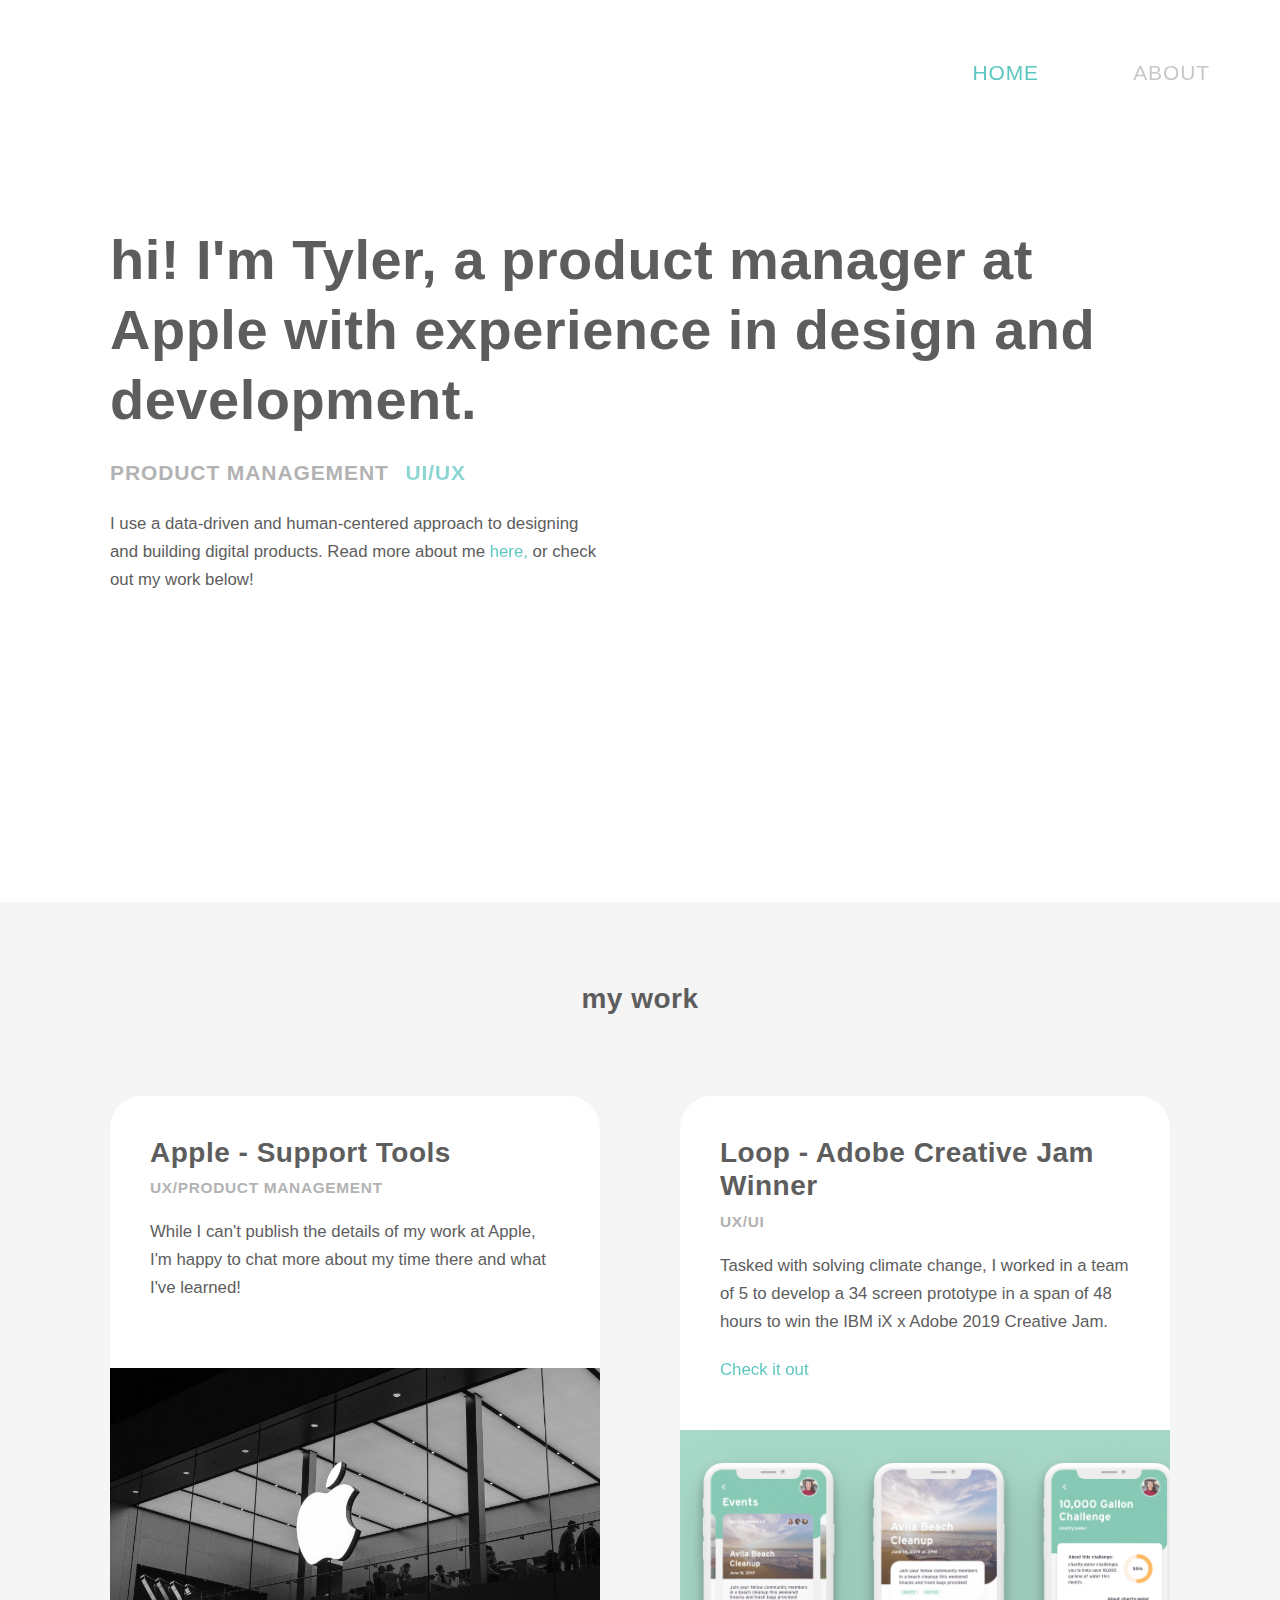
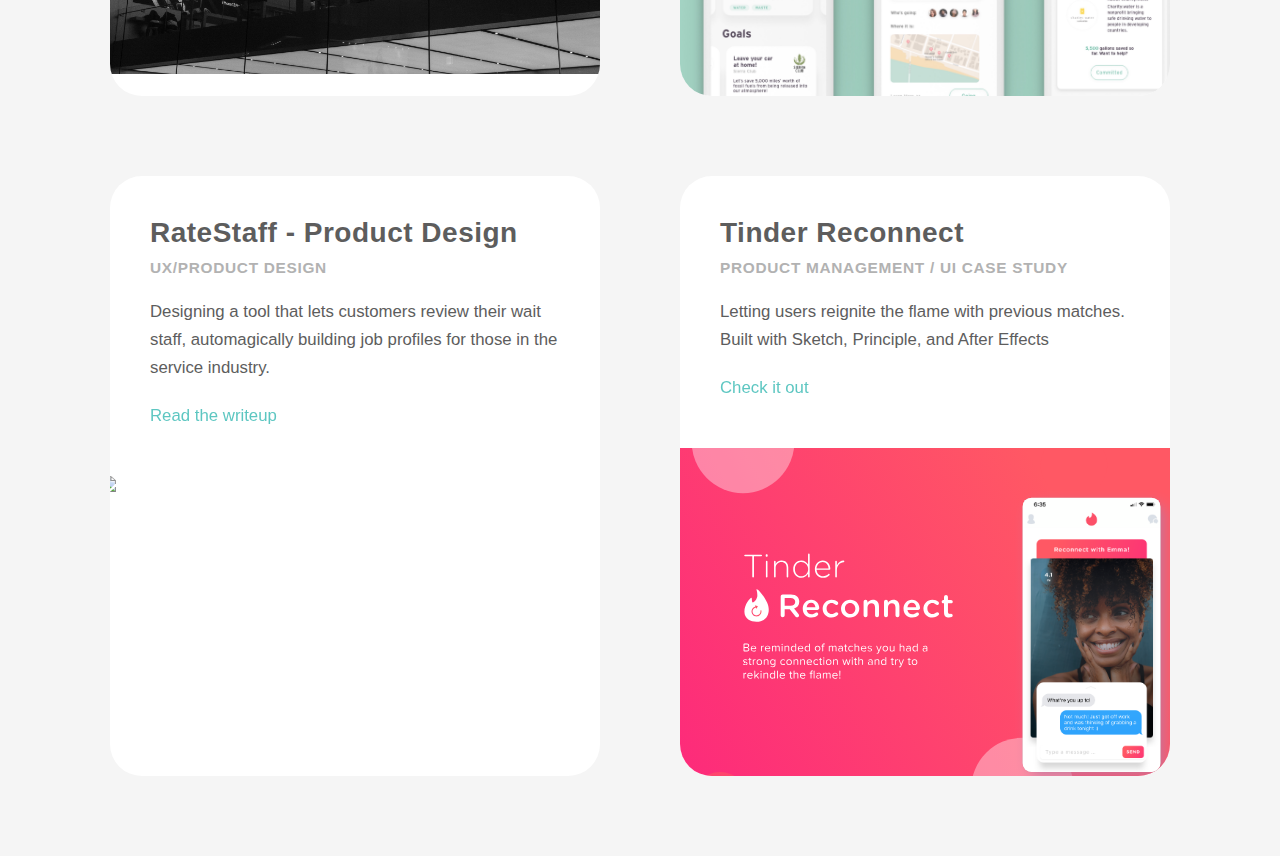
==== commit d0222846: "Update index.html" ====
--- a/index.html
+++ b/index.html
@@ -52,7 +52,7 @@
         <div class="container">
 	<div class="col-2 col-2-right light-grey-bg">
 		<div class="card">
-		    <h2 class="dark-grey">Apple - Internal Services and Tools</h2>
+		    <h2 class="dark-grey">Apple - Support Tools</h2>
 		    <h4 class="light-grey-text">UX/Product Management</h4>
 		    <div class="spacer"></div>
 		    <p class="dark-grey">While I can't publish the details of my work at Apple, I'm happy to chat more about my time there and what I've learned!</p>
